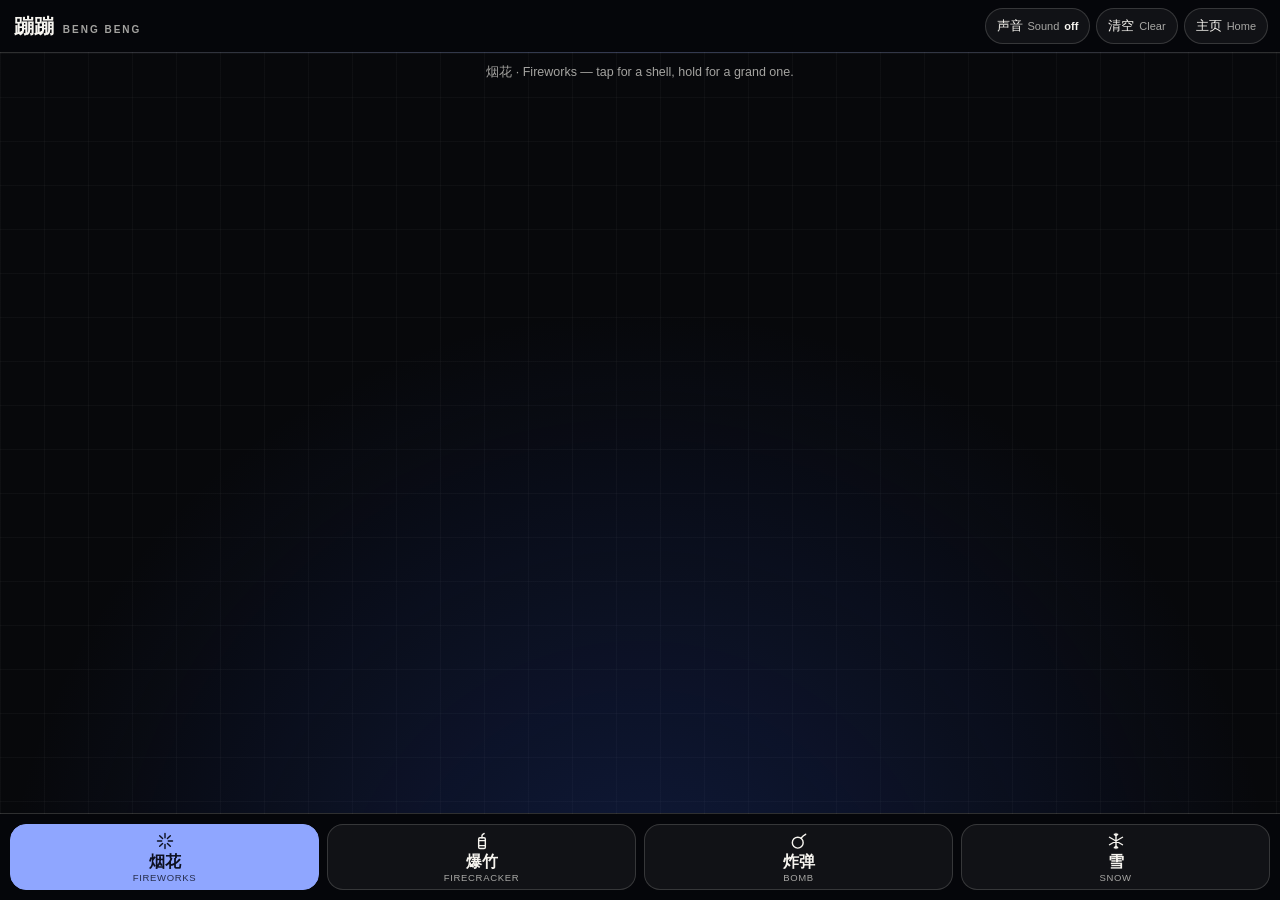
==== bengbeng/index.html @ 90bb64df "蹦蹦 as a stand-alone app; new firecrackers and bombs; snow The playground now lives in /bengbeng/ as " ====
<!DOCTYPE html>
<html lang="en">
<head>
<meta charset="UTF-8">
<meta name="viewport" content="width=device-width, initial-scale=1, viewport-fit=cover">
<title>蹦蹦 BENG BENG — fireworks, firecrackers, bombs and snow</title>
<meta name="description" content="A small pyrotechnic playground: fireworks, strings of firecrackers, bouncing bombs and eight kinds of snow crystal. Tap, hold, drag and flick. Works offline; add it to your home screen.">
<meta name="author" content="Zheng Xiangsheng">
<meta name="theme-color" content="#05060a">
<meta name="color-scheme" content="dark">
<meta name="mobile-web-app-capable" content="yes">
<meta name="apple-mobile-web-app-capable" content="yes">
<meta name="apple-mobile-web-app-status-bar-style" content="black-translucent">
<meta name="apple-mobile-web-app-title" content="蹦蹦">
<meta name="format-detection" content="telephone=no">
<meta property="og:type" content="website">
<meta property="og:title" content="蹦蹦 BENG BENG">
<meta property="og:description" content="Fireworks, firecrackers, bombs and snow. Tap, hold, drag and flick.">
<meta property="og:url" content="https://zhengxiangsheng.com/bengbeng/">
<meta property="og:image" content="https://zhengxiangsheng.com/bengbeng/icons/icon-512.png">
<link rel="canonical" href="https://zhengxiangsheng.com/bengbeng/">
<link rel="manifest" href="manifest.webmanifest">
<link rel="apple-touch-icon" href="icons/icon-180.png">
<link rel="icon" type="image/png" sizes="192x192" href="icons/icon-192.png">
<link rel="stylesheet" href="app.css">
</head>
<body>
<div class="app">
  <header class="bar">
    <h1 class="bar__title"><span lang="zh">蹦蹦</span><span class="bar__en">BENG BENG</span></h1>
    <div class="bar__tools">
      <button class="tool" type="button" data-sound aria-pressed="false"><span lang="zh">声音</span> <span class="tool__en">Sound</span> <b data-sound-label>off</b></button>
      <button class="tool" type="button" data-clear><span lang="zh">清空</span> <span class="tool__en">Clear</span></button>
      <a class="tool" href="/" aria-label="Back to zhengxiangsheng.com"><span lang="zh">主页</span> <span class="tool__en">Home</span></a>
    </div>
  </header>

  <main class="stage" data-bengbeng-stage="full">
    <canvas class="stage__canvas" data-bengbeng-canvas tabindex="0"
      aria-label="Play area. Choose fireworks, firecrackers, bombs or snow below, then tap, hold or drag here. Press Enter to set one off in the middle."></canvas>
    <p class="stage__status" data-bengbeng-status aria-live="polite">烟花 · Fireworks</p>
    <button class="stage__motion" type="button" data-motion hidden>Reduced motion is on · <span lang="zh">仍要播放</span> Play anyway</button>
    <aside class="install" data-install hidden>
      <p data-install-text></p>
      <div class="install__actions">
        <button class="tool" type="button" data-install-go hidden>Install</button>
        <button class="tool" type="button" data-install-close aria-label="Dismiss">OK</button>
      </div>
    </aside>
  </main>

  <nav class="modes" aria-label="Choose a toy">
    <button class="mode is-active" type="button" data-mode="fireworks" aria-pressed="true">
      <svg viewBox="0 0 24 24" aria-hidden="true"><path d="M12 3v5M12 16v5M3 12h5M16 12h5M5.6 5.6l3.5 3.5M14.9 14.9l3.5 3.5M18.4 5.6l-3.5 3.5M9.1 14.9l-3.5 3.5"/></svg>
      <span class="mode__cn" lang="zh">烟花</span><span class="mode__en">Fireworks</span>
    </button>
    <button class="mode" type="button" data-mode="firecracker" aria-pressed="false">
      <svg viewBox="0 0 24 24" aria-hidden="true"><rect x="8" y="8" width="8" height="13" rx="1.5"/><path d="M8 11.5h8M8 17.5h8M12 8V5.5c0-1.5 1.5-1.5 2.5-2.5"/></svg>
      <span class="mode__cn" lang="zh">爆竹</span><span class="mode__en">Firecracker</span>
    </button>
    <button class="mode" type="button" data-mode="bomb" aria-pressed="false">
      <svg viewBox="0 0 24 24" aria-hidden="true"><circle cx="10.5" cy="14" r="6.5"/><path d="M14.5 8.5l2-2M16.5 6.5c1-1.5 2.5-1.5 3.5-2.5"/></svg>
      <span class="mode__cn" lang="zh">炸弹</span><span class="mode__en">Bomb</span>
    </button>
    <button class="mode" type="button" data-mode="snow" aria-pressed="false">
      <svg viewBox="0 0 24 24" aria-hidden="true"><path d="M12 3v18M4.2 7.5l15.6 9M19.8 7.5l-15.6 9M12 6l-2-2M12 6l2-2M12 18l-2 2M12 18l2 2"/></svg>
      <span class="mode__cn" lang="zh">雪</span><span class="mode__en">Snow</span>
    </button>
  </nav>
</div>

<script src="engine.js" defer></script>
<script>
  // Offline use: the service worker keeps a copy of the app after the first visit.
  if ("serviceWorker" in navigator) {
    window.addEventListener("load", function () {
      navigator.serviceWorker.register("sw.js").catch(function () { /* still works online */ });
    });
  }

  // A one-time note on how to put the app on the home screen.
  (function () {
    var box = document.querySelector("[data-install]");
    if (!box) return;
    var text = box.querySelector("[data-install-text]");
    var go = box.querySelector("[data-install-go]");
    var close = box.querySelector("[data-install-close]");
    var seen = false;
    try { seen = localStorage.getItem("bengbeng-install") === "1"; } catch (e) { /* private mode */ }
    var standalone = window.navigator.standalone === true ||
      (window.matchMedia && window.matchMedia("(display-mode: standalone)").matches);
    function dismiss() {
      box.hidden = true;
      try { localStorage.setItem("bengbeng-install", "1"); } catch (e) { /* private mode */ }
    }
    close.addEventListener("click", dismiss);
    if (seen || standalone) return;
    // the note steps aside as soon as play starts, and stops appearing after three visits
    var shown = 0;
    try { shown = parseInt(localStorage.getItem("bengbeng-install-shown") || "0", 10) || 0; } catch (e) { /* private mode */ }
    if (shown >= 3) return;
    try { localStorage.setItem("bengbeng-install-shown", String(shown + 1)); } catch (e) { /* private mode */ }
    document.querySelector("[data-bengbeng-canvas]").addEventListener("pointerdown", function () { box.hidden = true; }, { once: true });

    var ua = window.navigator.userAgent;
    var ios = /iPhone|iPad|iPod/.test(ua) || (navigator.platform === "MacIntel" && navigator.maxTouchPoints > 1);
    if (ios) {
      text.textContent = "添加到主屏幕：点“分享”，再选“添加到主屏幕”。 To keep this as an app, tap Share, then Add to Home Screen.";
      box.hidden = false;
      return;
    }
    window.addEventListener("beforeinstallprompt", function (event) {
      event.preventDefault();
      text.textContent = "安装为应用，离线也能玩。 Install this as an app; it also works offline.";
      go.hidden = false;
      box.hidden = false;
      go.addEventListener("click", function () {
        event.prompt();
        dismiss();
      }, { once: true });
    });
  })();
</script>
</body>
</html>
---- bengbeng/app.css ----
/* 蹦蹦 / BENG BENG — the stand-alone app shell.
   One screen, no scrolling: a bar, the stage, and four toys along the bottom.
   System fonts only, so the app needs nothing but its own folder. */

:root {
  color-scheme: dark;
  --bg: #05060a;
  --ink: #f6f4ef;
  --muted: rgba(246, 244, 239, 0.66);
  --line: rgba(246, 244, 239, 0.16);
  --panel: rgba(246, 244, 239, 0.05);
}

*,
*::before,
*::after {
  box-sizing: border-box;
  -webkit-tap-highlight-color: transparent;
}

html,
body {
  height: 100%;
  margin: 0;
  overflow: hidden;
  overscroll-behavior: none;
  background: var(--bg);
  color: var(--ink);
}

body {
  position: fixed;          /* stops the rubber-band scroll on iOS */
  inset: 0;
  font-family: -apple-system, BlinkMacSystemFont, "SF Pro Text", "PingFang SC", "Hiragino Sans GB",
    "Microsoft YaHei", "Noto Sans SC", "Segoe UI", Roboto, sans-serif;
  -webkit-user-select: none;
  user-select: none;
  -webkit-touch-callout: none;
  -webkit-text-size-adjust: 100%;
}

.app {
  display: grid;
  grid-template-columns: minmax(0, 1fr);   /* never wider than the screen */
  grid-template-rows: auto minmax(0, 1fr) auto;
  width: 100%;
  height: 100%;
  height: 100dvh;
}

/* ---------- top bar ---------- */
.bar {
  display: flex;
  align-items: center;
  justify-content: space-between;
  gap: 10px;
  padding: calc(env(safe-area-inset-top, 0px) + 8px) calc(env(safe-area-inset-right, 0px) + 12px) 8px
    calc(env(safe-area-inset-left, 0px) + 14px);
}

.bar__title {
  display: flex;
  align-items: baseline;
  gap: 8px;
  margin: 0;
  font-size: 20px;
  font-weight: 700;
  letter-spacing: 0.02em;
  white-space: nowrap;
}

.bar__en {
  font-size: 10px;
  font-weight: 600;
  letter-spacing: 0.2em;
  color: var(--muted);
}

.bar__tools {
  display: flex;
  flex-shrink: 0;
  gap: 6px;
}

.tool {
  display: inline-flex;
  align-items: center;
  gap: 5px;
  min-height: 36px;
  padding: 0 11px;
  border: 1px solid var(--line);
  border-radius: 999px;
  background: var(--panel);
  color: var(--ink);
  font: inherit;
  font-size: 13px;
  text-decoration: none;
  white-space: nowrap;
  cursor: pointer;
}

.tool__en {
  font-size: 11px;
  color: var(--muted);
}

.tool b {
  font-size: 11px;
  font-weight: 600;
}

.tool[aria-pressed="true"] {
  border-color: #ffd60a;
  background: rgba(255, 214, 10, 0.14);
}

/* ---------- stage ---------- */
.stage {
  position: relative;
  min-height: 0;
  overflow: hidden;
  border-top: 1px solid var(--line);
  border-bottom: 1px solid var(--line);
  background:
    radial-gradient(circle at 50% 118%, rgba(31, 58, 147, 0.36), transparent 58%),
    linear-gradient(rgba(246, 244, 239, 0.03) 1px, transparent 1px),
    linear-gradient(90deg, rgba(246, 244, 239, 0.03) 1px, transparent 1px),
    #07080b;
  background-size: auto, 44px 44px, 44px 44px, auto;
}

.stage[data-toy="snow"] {
  background:
    radial-gradient(circle at 50% 118%, rgba(120, 170, 230, 0.3), transparent 60%),
    linear-gradient(rgba(246, 244, 239, 0.03) 1px, transparent 1px),
    linear-gradient(90deg, rgba(246, 244, 239, 0.03) 1px, transparent 1px),
    #080b12;
  background-size: auto, 44px 44px, 44px 44px, auto;
}

.stage__canvas {
  position: absolute;
  inset: 0;
  display: block;
  width: 100%;
  height: 100%;
  touch-action: none;       /* every touch belongs to the game */
  cursor: crosshair;
  outline: none;
}

.stage__canvas:focus-visible {
  outline: 2px solid #8fa6ff;
  outline-offset: -4px;
}

.stage__status {
  position: absolute;
  top: 10px;
  right: 0;
  left: 0;
  margin: 0;
  padding: 0 18px;
  font-size: 12.5px;
  line-height: 1.45;
  text-align: center;
  color: var(--muted);
  pointer-events: none;
}

.stage__motion {
  position: absolute;
  top: 50%;
  left: 50%;
  transform: translate(-50%, -50%);
  max-width: calc(100% - 40px);
  min-height: 48px;
  padding: 10px 18px;
  border: 1px solid #ffd60a;
  border-radius: 14px;
  background: rgba(5, 6, 10, 0.86);
  color: var(--ink);
  font: inherit;
  font-size: 14px;
  cursor: pointer;
}

.install {
  position: absolute;
  top: 44px;
  right: 12px;
  left: 12px;
  display: flex;
  align-items: center;
  justify-content: space-between;
  gap: 12px;
  max-width: 520px;
  margin: 0 auto;
  padding: 12px 14px;
  border: 1px solid var(--line);
  border-radius: 14px;
  background: rgba(10, 12, 18, 0.92);
  font-size: 13px;
  line-height: 1.45;
}

.install[hidden],
.stage__motion[hidden],
.tool[hidden] {
  display: none;
}

.install p {
  margin: 0;
}

.install__actions {
  display: flex;
  flex-shrink: 0;
  gap: 6px;
}

/* ---------- the four toys ---------- */
.modes {
  display: grid;
  grid-template-columns: repeat(4, minmax(0, 1fr));
  gap: 8px;
  padding: 10px calc(env(safe-area-inset-right, 0px) + 10px) calc(env(safe-area-inset-bottom, 0px) + 10px)
    calc(env(safe-area-inset-left, 0px) + 10px);
}

.mode {
  display: flex;
  flex-direction: column;
  align-items: center;
  justify-content: center;
  gap: 1px;
  min-width: 0;
  min-height: 62px;
  padding: 6px 2px;
  border: 1px solid var(--line);
  border-radius: 16px;
  background: var(--panel);
  color: var(--ink);
  font: inherit;
  cursor: pointer;
  transition: background 0.15s ease, color 0.15s ease, border-color 0.15s ease, transform 0.1s ease;
}

.mode,
.tool {
  touch-action: manipulation;   /* no double-tap zoom on the controls */
}

.mode:active {
  transform: scale(0.96);
}

.mode svg {
  width: 20px;
  height: 20px;
  fill: none;
  stroke: currentColor;
  stroke-width: 1.7;
  stroke-linecap: round;
  stroke-linejoin: round;
}

.mode__cn {
  font-size: 16px;
  font-weight: 600;
  line-height: 1.2;
}

.mode__en {
  overflow: hidden;
  max-width: 100%;
  font-size: 9.5px;
  letter-spacing: 0.07em;
  text-overflow: ellipsis;
  text-transform: uppercase;
  color: var(--muted);
}

.mode.is-active .mode__en {
  color: inherit;
  opacity: 0.8;
}

.mode.is-active[data-mode="fireworks"] {
  border-color: #8fa6ff;
  background: #8fa6ff;
  color: #0d1020;
}

.mode.is-active[data-mode="firecracker"] {
  border-color: #d9322b;
  background: #b3261e;
  color: #fff6e8;
}

.mode.is-active[data-mode="bomb"] {
  border-color: #ffd60a;
  background: #1b1b1b;
  color: #ffd60a;
}

.mode.is-active[data-mode="snow"] {
  border-color: #d5ecff;
  background: #d5ecff;
  color: #0c1a2c;
}

.mode:focus-visible,
.tool:focus-visible,
.stage__motion:focus-visible {
  outline: 2px solid #8fa6ff;
  outline-offset: 2px;
}

/* a phone held sideways: keep as much stage as possible */
@media (max-height: 460px) {
  .bar {
    padding-top: calc(env(safe-area-inset-top, 0px) + 4px);
    padding-bottom: 4px;
  }
  .mode {
    flex-direction: row;
    gap: 7px;
    min-height: 44px;
  }
  .mode__en {
    display: none;
  }
}

/* phones: the Chinese labels carry the bar; English returns when there is room */
@media (max-width: 520px) {
  .tool__en {
    display: none;
  }
}

@media (max-width: 350px) {
  .bar__en {
    display: none;
  }
  .tool {
    padding: 0 9px;
  }
}

@media (prefers-reduced-motion: reduce) {
  .mode {
    transition: none;
  }
}
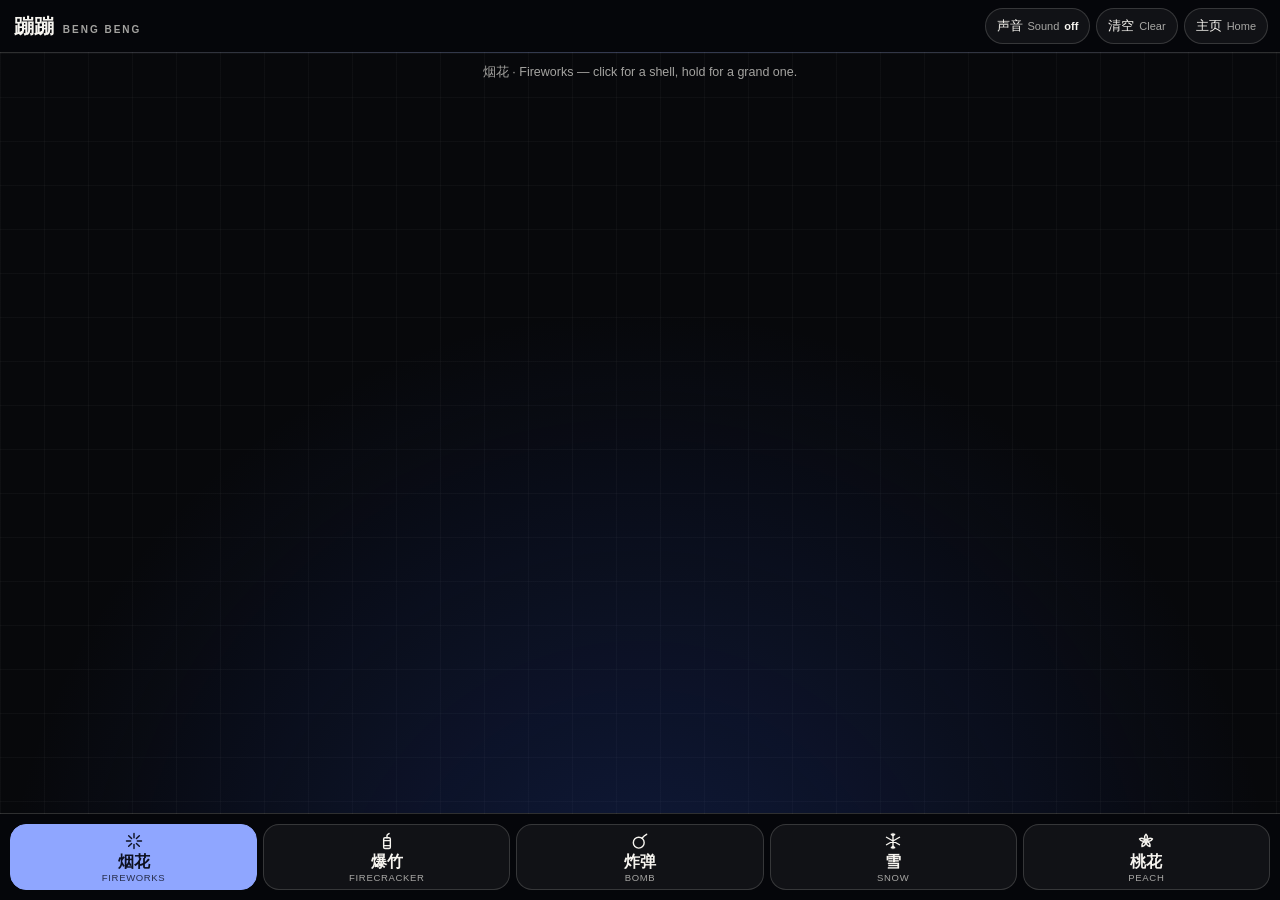
==== commit a4e0c811: "蹦蹦: a peach-blossom branch in ink, which lets its petals fall A fifth toy, 桃花. A branch reaches in f" ====
--- a/bengbeng/index.html
+++ b/bengbeng/index.html
@@ -3,8 +3,8 @@
 <head>
 <meta charset="UTF-8">
 <meta name="viewport" content="width=device-width, initial-scale=1, viewport-fit=cover">
-<title>蹦蹦 BENG BENG — fireworks, firecrackers, bombs and snow</title>
-<meta name="description" content="A small pyrotechnic playground: fireworks, strings of firecrackers, bouncing bombs and eight kinds of snow crystal. Tap, hold, drag and flick. Works offline; add it to your home screen.">
+<title>蹦蹦 BENG BENG — fireworks, firecrackers, bombs, snow and peach blossom</title>
+<meta name="description" content="A small pyrotechnic playground: fireworks, strings of firecrackers, bouncing bombs, eight kinds of snow crystal, and a peach branch in ink that lets its petals fall. Tap, hold, drag and flick. Works offline; add it to your home screen.">
 <meta name="author" content="Zheng Xiangsheng">
 <meta name="theme-color" content="#05060a">
 <meta name="color-scheme" content="dark">
@@ -15,7 +15,7 @@
 <meta name="format-detection" content="telephone=no">
 <meta property="og:type" content="website">
 <meta property="og:title" content="蹦蹦 BENG BENG">
-<meta property="og:description" content="Fireworks, firecrackers, bombs and snow. Tap, hold, drag and flick.">
+<meta property="og:description" content="Fireworks, firecrackers, bombs, snow and peach blossom. Tap, hold, drag and flick.">
 <meta property="og:url" content="https://zhengxiangsheng.com/bengbeng/">
 <meta property="og:image" content="https://zhengxiangsheng.com/bengbeng/icons/icon-512.png">
 <link rel="canonical" href="https://zhengxiangsheng.com/bengbeng/">
@@ -31,20 +31,20 @@
     <div class="bar__tools">
       <button class="tool" type="button" data-sound aria-pressed="false"><span lang="zh">声音</span> <span class="tool__en">Sound</span> <b data-sound-label>off</b></button>
       <button class="tool" type="button" data-clear><span lang="zh">清空</span> <span class="tool__en">Clear</span></button>
-      <a class="tool" href="/" aria-label="Back to zhengxiangsheng.com"><span lang="zh">主页</span> <span class="tool__en">Home</span></a>
+      <a class="tool" href="/" aria-label="主页 Home — back to zhengxiangsheng.com"><span lang="zh">主页</span> <span class="tool__en">Home</span></a>
     </div>
   </header>
 
   <main class="stage" data-bengbeng-stage="full">
     <canvas class="stage__canvas" data-bengbeng-canvas tabindex="0"
-      aria-label="Play area. Choose fireworks, firecrackers, bombs or snow below, then tap, hold or drag here. Press Enter to set one off in the middle."></canvas>
+      aria-label="Play area. Choose fireworks, firecrackers, bombs, snow or peach blossom below, then tap, hold or drag here. Press Enter to set one off in the middle."></canvas>
     <p class="stage__status" data-bengbeng-status aria-live="polite">烟花 · Fireworks</p>
     <button class="stage__motion" type="button" data-motion hidden>Reduced motion is on · <span lang="zh">仍要播放</span> Play anyway</button>
     <aside class="install" data-install hidden>
       <p data-install-text></p>
       <div class="install__actions">
         <button class="tool" type="button" data-install-go hidden>Install</button>
-        <button class="tool" type="button" data-install-close aria-label="Dismiss">OK</button>
+        <button class="tool" type="button" data-install-close>OK</button>
       </div>
     </aside>
   </main>
@@ -65,6 +65,10 @@
     <button class="mode" type="button" data-mode="snow" aria-pressed="false">
       <svg viewBox="0 0 24 24" aria-hidden="true"><path d="M12 3v18M4.2 7.5l15.6 9M19.8 7.5l-15.6 9M12 6l-2-2M12 6l2-2M12 18l-2 2M12 18l2 2"/></svg>
       <span class="mode__cn" lang="zh">雪</span><span class="mode__en">Snow</span>
+    </button>
+    <button class="mode" type="button" data-mode="peach" aria-pressed="false">
+      <svg viewBox="0 0 24 24" aria-hidden="true"><path d="M12 11c-2.1-2.2-2.1-5 0-7.2 2.1 2.2 2.1 5 0 7.2z"/><path d="M12 11c-2.1-2.2-2.1-5 0-7.2 2.1 2.2 2.1 5 0 7.2z" transform="rotate(72 12 12)"/><path d="M12 11c-2.1-2.2-2.1-5 0-7.2 2.1 2.2 2.1 5 0 7.2z" transform="rotate(144 12 12)"/><path d="M12 11c-2.1-2.2-2.1-5 0-7.2 2.1 2.2 2.1 5 0 7.2z" transform="rotate(216 12 12)"/><path d="M12 11c-2.1-2.2-2.1-5 0-7.2 2.1 2.2 2.1 5 0 7.2z" transform="rotate(288 12 12)"/></svg>
+      <span class="mode__cn" lang="zh">桃花</span><span class="mode__en">Peach</span>
     </button>
   </nav>
 </div>
--- a/bengbeng/app.css
+++ b/bengbeng/app.css
@@ -138,6 +138,30 @@
   background-size: auto, 44px 44px, 44px 44px, auto;
 }
 
+/* 桃花: a sheet of old paper slides in behind the canvas, with a pale moon and a little mist */
+.stage::before {
+  content: "";
+  position: absolute;
+  inset: 0;
+  pointer-events: none;
+  opacity: 0;
+  transition: opacity 0.7s ease;
+  background:
+    radial-gradient(circle 33px at 78% 19%, rgba(255, 253, 244, 0.95) 0 93%, rgba(255, 253, 244, 0) 100%),
+    radial-gradient(circle 74px at 78% 19%, rgba(255, 250, 232, 0.5), rgba(255, 250, 232, 0) 100%),
+    radial-gradient(ellipse at 34% 112%, rgba(112, 126, 122, 0.24), transparent 56%),
+    url("data:image/svg+xml,%3Csvg xmlns='http://www.w3.org/2000/svg' width='240' height='240'%3E%3Cfilter id='n'%3E%3CfeTurbulence type='fractalNoise' baseFrequency='0.75' numOctaves='3' seed='4'/%3E%3CfeColorMatrix values='0 0 0 0 0.36 0 0 0 0 0.28 0 0 0 0 0.16 0 0 0 0.1 0'/%3E%3C/filter%3E%3Crect width='100%25' height='100%25' filter='url(%23n)'/%3E%3C/svg%3E"),
+    radial-gradient(ellipse at 50% 42%, #f4ebd7 0%, #ebe0c7 62%, #dccdab 100%);
+}
+
+.stage[data-toy="peach"]::before {
+  opacity: 1;
+}
+
+.stage[data-toy="peach"] .stage__status {
+  color: rgba(52, 40, 30, 0.74);
+}
+
 .stage__canvas {
   position: absolute;
   inset: 0;
@@ -202,6 +226,11 @@
   background: rgba(10, 12, 18, 0.92);
   font-size: 13px;
   line-height: 1.45;
+  pointer-events: none;     /* a touch on the note goes through to the stage, and starts the game */
+}
+
+.install__actions {
+  pointer-events: auto;
 }
 
 .install[hidden],
@@ -223,8 +252,8 @@
 /* ---------- the four toys ---------- */
 .modes {
   display: grid;
-  grid-template-columns: repeat(4, minmax(0, 1fr));
-  gap: 8px;
+  grid-template-columns: repeat(5, minmax(0, 1fr));
+  gap: 6px;
   padding: 10px calc(env(safe-area-inset-right, 0px) + 10px) calc(env(safe-area-inset-bottom, 0px) + 10px)
     calc(env(safe-area-inset-left, 0px) + 10px);
 }
@@ -311,6 +340,12 @@
   color: #0c1a2c;
 }
 
+.mode.is-active[data-mode="peach"] {
+  border-color: #f6c3cf;
+  background: #f6c3cf;
+  color: #3b1622;
+}
+
 .mode:focus-visible,
 .tool:focus-visible,
 .stage__motion:focus-visible {
@@ -339,6 +374,16 @@
   .tool__en {
     display: none;
   }
+  .mode__en {               /* five toys across: the small labels tighten to fit */
+    font-size: 8px;
+    letter-spacing: 0.02em;
+  }
+}
+
+@media (max-width: 372px) {
+  .mode__en {
+    display: none;
+  }
 }
 
 @media (max-width: 350px) {
@@ -351,7 +396,8 @@
 }
 
 @media (prefers-reduced-motion: reduce) {
-  .mode {
+  .mode,
+  .stage::before {
     transition: none;
   }
 }
